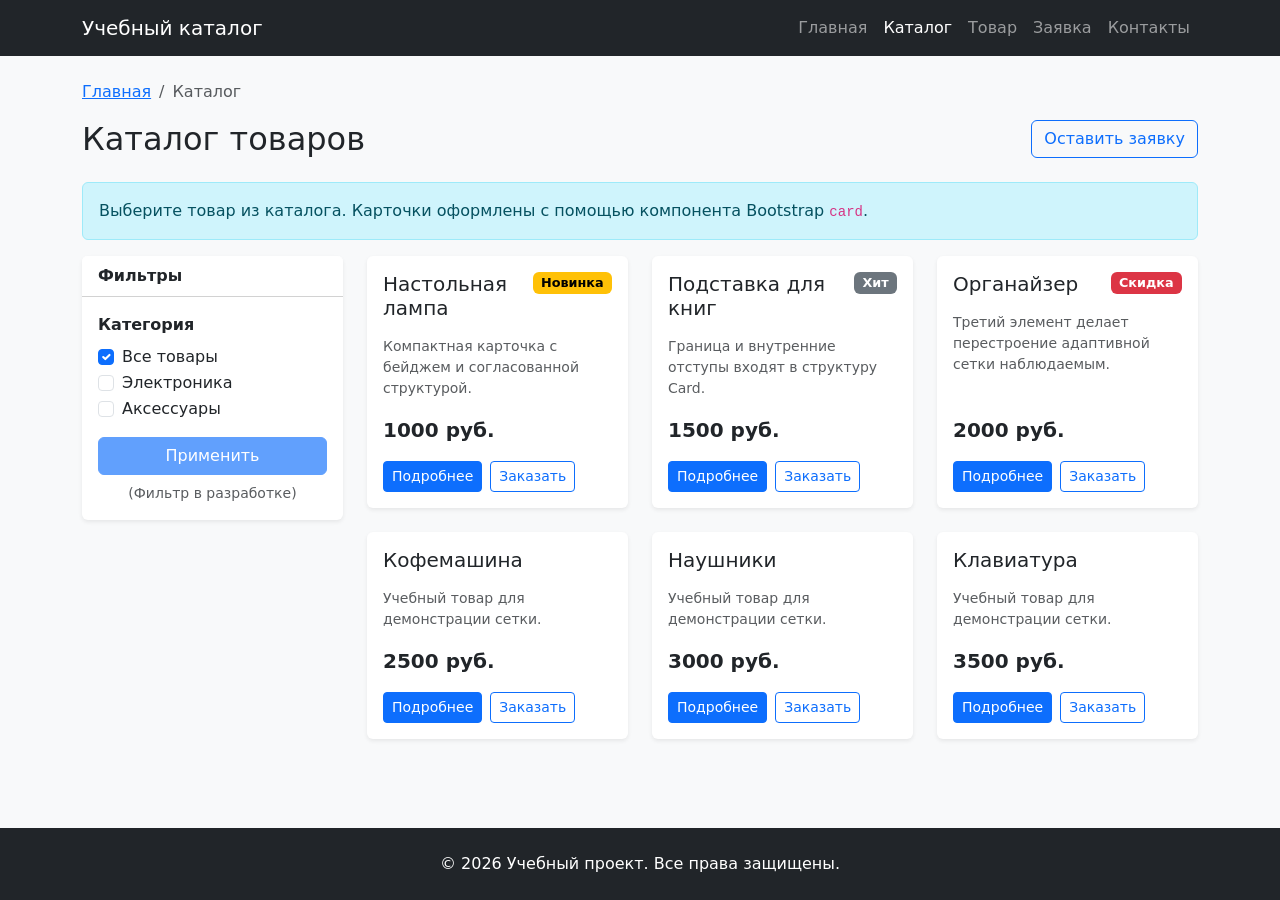
==== catalog.html @ 7eb8dfa5 "feat: add Bootstrap pages, local vendor and custom styles" ====
<!doctype html>
<html lang="ru">
<head>
  <meta charset="utf-8">
  <meta name="viewport" content="width=device-width, initial-scale=1">
  <meta name="description" content="Каталог товаров учебного магазина на Bootstrap">
  <title>Каталог — Учебный магазин на Bootstrap</title>
  <link rel="icon" href="data:,">
  <link rel="stylesheet" href="vendor/bootstrap/css/bootstrap.min.css">
  <link rel="stylesheet" href="css/custom.css">
</head>
<body class="bg-light">

  <!-- Шапка (единая для всех страниц) -->
  <header>
    <nav class="navbar navbar-expand-md navbar-dark bg-dark" aria-label="Основная навигация">
      <div class="container">
        <a class="navbar-brand" href="index.html">Учебный каталог</a>
        <button class="navbar-toggler" type="button" data-bs-toggle="collapse" data-bs-target="#mainNavigation" aria-controls="mainNavigation" aria-expanded="false" aria-label="Открыть навигацию">
          <span class="navbar-toggler-icon"></span>
        </button>
        <div class="collapse navbar-collapse" id="mainNavigation">
          <ul class="navbar-nav ms-auto">
            <li class="nav-item"><a class="nav-link" href="index.html">Главная</a></li>
            <li class="nav-item"><a class="nav-link active" aria-current="page" href="catalog.html">Каталог</a></li>
            <li class="nav-item"><a class="nav-link" href="product.html">Товар</a></li>
            <li class="nav-item"><a class="nav-link" href="order.html">Заявка</a></li>
            <li class="nav-item"><a class="nav-link" href="contacts.html">Контакты</a></li>
          </ul>
        </div>
      </div>
    </nav>
  </header>

  <main class="container my-4">
    <!-- Хлебные крошки -->
    <nav aria-label="breadcrumb">
      <ol class="breadcrumb">
        <li class="breadcrumb-item"><a href="index.html">Главная</a></li>
        <li class="breadcrumb-item active" aria-current="page">Каталог</li>
      </ol>
    </nav>

    <!-- Заголовок и кнопка -->
    <div class="d-flex justify-content-between align-items-center mb-4">
      <h1 class="h2 mb-0">Каталог товаров</h1>
      <a href="order.html" class="btn btn-outline-primary">Оставить заявку</a>
    </div>

    <!-- Информационное сообщение (Alert) -->
    <div class="alert alert-info" role="alert">
      Выберите товар из каталога. Карточки оформлены с помощью компонента Bootstrap <code>card</code>.
    </div>

    <div class="row g-4">
      <!-- Боковой фильтр -->
      <aside class="col-lg-3">
        <div class="card shadow-sm border-0">
          <div class="card-header bg-white fw-bold">Фильтры</div>
          <div class="card-body">
            <form>
              <div class="mb-3">
                <label class="form-label fw-semibold">Категория</label>
                <div class="form-check">
                  <input class="form-check-input" type="checkbox" id="cat1" checked>
                  <label class="form-check-label" for="cat1">Все товары</label>
                </div>
                <div class="form-check">
                  <input class="form-check-input" type="checkbox" id="cat2">
                  <label class="form-check-label" for="cat2">Электроника</label>
                </div>
                <div class="form-check">
                  <input class="form-check-input" type="checkbox" id="cat3">
                  <label class="form-check-label" for="cat3">Аксессуары</label>
                </div>
              </div>
              <button class="btn btn-primary w-100" type="button" disabled>Применить</button>
              <div class="form-text text-center mt-2">(Фильтр в разработке)</div>
            </form>
          </div>
        </div>
      </aside>

      <!-- Сетка товаров -->
      <div class="col-lg-9">
        <div class="row row-cols-1 row-cols-md-2 row-cols-xl-3 g-4">
          
          <!-- Товар 1 -->
          <div class="col">
            <div class="card h-100 shadow-sm border-0">
              <div class="card-body d-flex flex-column">
                <div class="d-flex justify-content-between align-items-start mb-2">
                  <h3 class="card-title h5">Настольная лампа</h3>
                  <span class="badge text-bg-warning">Новинка</span>
                </div>
                <p class="card-text text-muted small">Компактная карточка с бейджем и согласованной структурой.</p>
                <p class="fw-bold fs-5 mt-auto mb-3">1000 руб.</p>
                <div class="d-flex gap-2">
                  <a href="product.html" class="btn btn-primary btn-sm">Подробнее</a>
                  <button class="btn btn-outline-primary btn-sm" type="button" data-bs-toggle="modal" data-bs-target="#orderModal">Заказать</button>
                </div>
              </div>
            </div>
          </div>

          <!-- Товар 2 -->
          <div class="col">
            <div class="card h-100 shadow-sm border-0">
              <div class="card-body d-flex flex-column">
                <div class="d-flex justify-content-between align-items-start mb-2">
                  <h3 class="card-title h5">Подставка для книг</h3>
                  <span class="badge text-bg-secondary">Хит</span>
                </div>
                <p class="card-text text-muted small">Граница и внутренние отступы входят в структуру Card.</p>
                <p class="fw-bold fs-5 mt-auto mb-3">1500 руб.</p>
                <div class="d-flex gap-2">
                  <a href="product.html" class="btn btn-primary btn-sm">Подробнее</a>
                  <button class="btn btn-outline-primary btn-sm" type="button" data-bs-toggle="modal" data-bs-target="#orderModal">Заказать</button>
                </div>
              </div>
            </div>
          </div>

          <!-- Товар 3 -->
          <div class="col">
            <div class="card h-100 shadow-sm border-0">
              <div class="card-body d-flex flex-column">
                <div class="d-flex justify-content-between align-items-start mb-2">
                  <h3 class="card-title h5">Органайзер</h3>
                  <span class="badge text-bg-danger">Скидка</span>
                </div>
                <p class="card-text text-muted small">Третий элемент делает перестроение адаптивной сетки наблюдаемым.</p>
                <p class="fw-bold fs-5 mt-auto mb-3">2000 руб.</p>
                <div class="d-flex gap-2">
                  <a href="product.html" class="btn btn-primary btn-sm">Подробнее</a>
                  <button class="btn btn-outline-primary btn-sm" type="button" data-bs-toggle="modal" data-bs-target="#orderModal">Заказать</button>
                </div>
              </div>
            </div>
          </div>

          <!-- Товар 4 -->
          <div class="col">
            <div class="card h-100 shadow-sm border-0">
              <div class="card-body d-flex flex-column">
                <div class="d-flex justify-content-between align-items-start mb-2">
                  <h3 class="card-title h5">Кофемашина</h3>
                </div>
                <p class="card-text text-muted small">Учебный товар для демонстрации сетки.</p>
                <p class="fw-bold fs-5 mt-auto mb-3">2500 руб.</p>
                <div class="d-flex gap-2">
                  <a href="product.html" class="btn btn-primary btn-sm">Подробнее</a>
                  <button class="btn btn-outline-primary btn-sm" type="button" data-bs-toggle="modal" data-bs-target="#orderModal">Заказать</button>
                </div>
              </div>
            </div>
          </div>

          <!-- Товар 5 -->
          <div class="col">
            <div class="card h-100 shadow-sm border-0">
              <div class="card-body d-flex flex-column">
                <div class="d-flex justify-content-between align-items-start mb-2">
                  <h3 class="card-title h5">Наушники</h3>
                </div>
                <p class="card-text text-muted small">Учебный товар для демонстрации сетки.</p>
                <p class="fw-bold fs-5 mt-auto mb-3">3000 руб.</p>
                <div class="d-flex gap-2">
                  <a href="product.html" class="btn btn-primary btn-sm">Подробнее</a>
                  <button class="btn btn-outline-primary btn-sm" type="button" data-bs-toggle="modal" data-bs-target="#orderModal">Заказать</button>
                </div>
              </div>
            </div>
          </div>

          <!-- Товар 6 -->
          <div class="col">
            <div class="card h-100 shadow-sm border-0">
              <div class="card-body d-flex flex-column">
                <div class="d-flex justify-content-between align-items-start mb-2">
                  <h3 class="card-title h5">Клавиатура</h3>
                </div>
                <p class="card-text text-muted small">Учебный товар для демонстрации сетки.</p>
                <p class="fw-bold fs-5 mt-auto mb-3">3500 руб.</p>
                <div class="d-flex gap-2">
                  <a href="product.html" class="btn btn-primary btn-sm">Подробнее</a>
                  <button class="btn btn-outline-primary btn-sm" type="button" data-bs-toggle="modal" data-bs-target="#orderModal">Заказать</button>
                </div>
              </div>
            </div>
          </div>

        </div>
      </div>
    </div>
  </main>

  <!-- Подвал -->
  <footer class="bg-dark text-white py-4 mt-auto">
    <div class="container text-center">
      <p class="mb-0">&copy; 2026 Учебный проект. Все права защищены.</p>
    </div>
  </footer>

  <!-- Модальное окно заявки -->
  <div class="modal fade" id="orderModal" tabindex="-1" aria-labelledby="orderModalLabel" aria-hidden="true">
    <div class="modal-dialog modal-dialog-centered">
      <div class="modal-content">
        <div class="modal-header">
          <h2 class="modal-title h5" id="orderModalLabel">Быстрая заявка</h2>
          <button class="btn-close" type="button" data-bs-dismiss="modal" aria-label="Закрыть"></button>
        </div>
        <form>
          <div class="modal-body">
            <p class="text-muted small">Оставьте контактные данные, и мы свяжемся с вами.</p>
            <div class="mb-3">
              <label class="form-label" for="modal-name">Имя</label>
              <input class="form-control" id="modal-name" type="text" required>
            </div>
            <div class="mb-3">
              <label class="form-label" for="modal-phone">Телефон</label>
              <input class="form-control" id="modal-phone" type="tel" required>
            </div>
          </div>
          <div class="modal-footer">
            <button class="btn btn-secondary" type="button" data-bs-dismiss="modal">Закрыть</button>
            <button class="btn btn-primary" type="submit">Отправить</button>
          </div>
        </form>
      </div>
    </div>
  </div>

  <script src="vendor/bootstrap/js/bootstrap.bundle.min.js"></script>
</body>
</html>
---- css/custom.css ----
/* Кастомные стили поверх Bootstrap */
body {
  display: flex;
  flex-direction: column;
  min-height: 100vh;
}

main {
  flex: 1 0 auto;
}

/* Эффект карточек */
.card {
  transition: transform 0.2s, box-shadow 0.2s;
}

.card:hover {
  transform: translateY(-3px);
  box-shadow: 0 0.5rem 1rem rgba(0, 0, 0, 0.15) !important;
}

/* Чуть уменьшим бейджи */
.badge {
  font-size: 0.8em;
}

/* Заглушка для фото товара */
.placeholder-image {
  min-height: 320px;
}
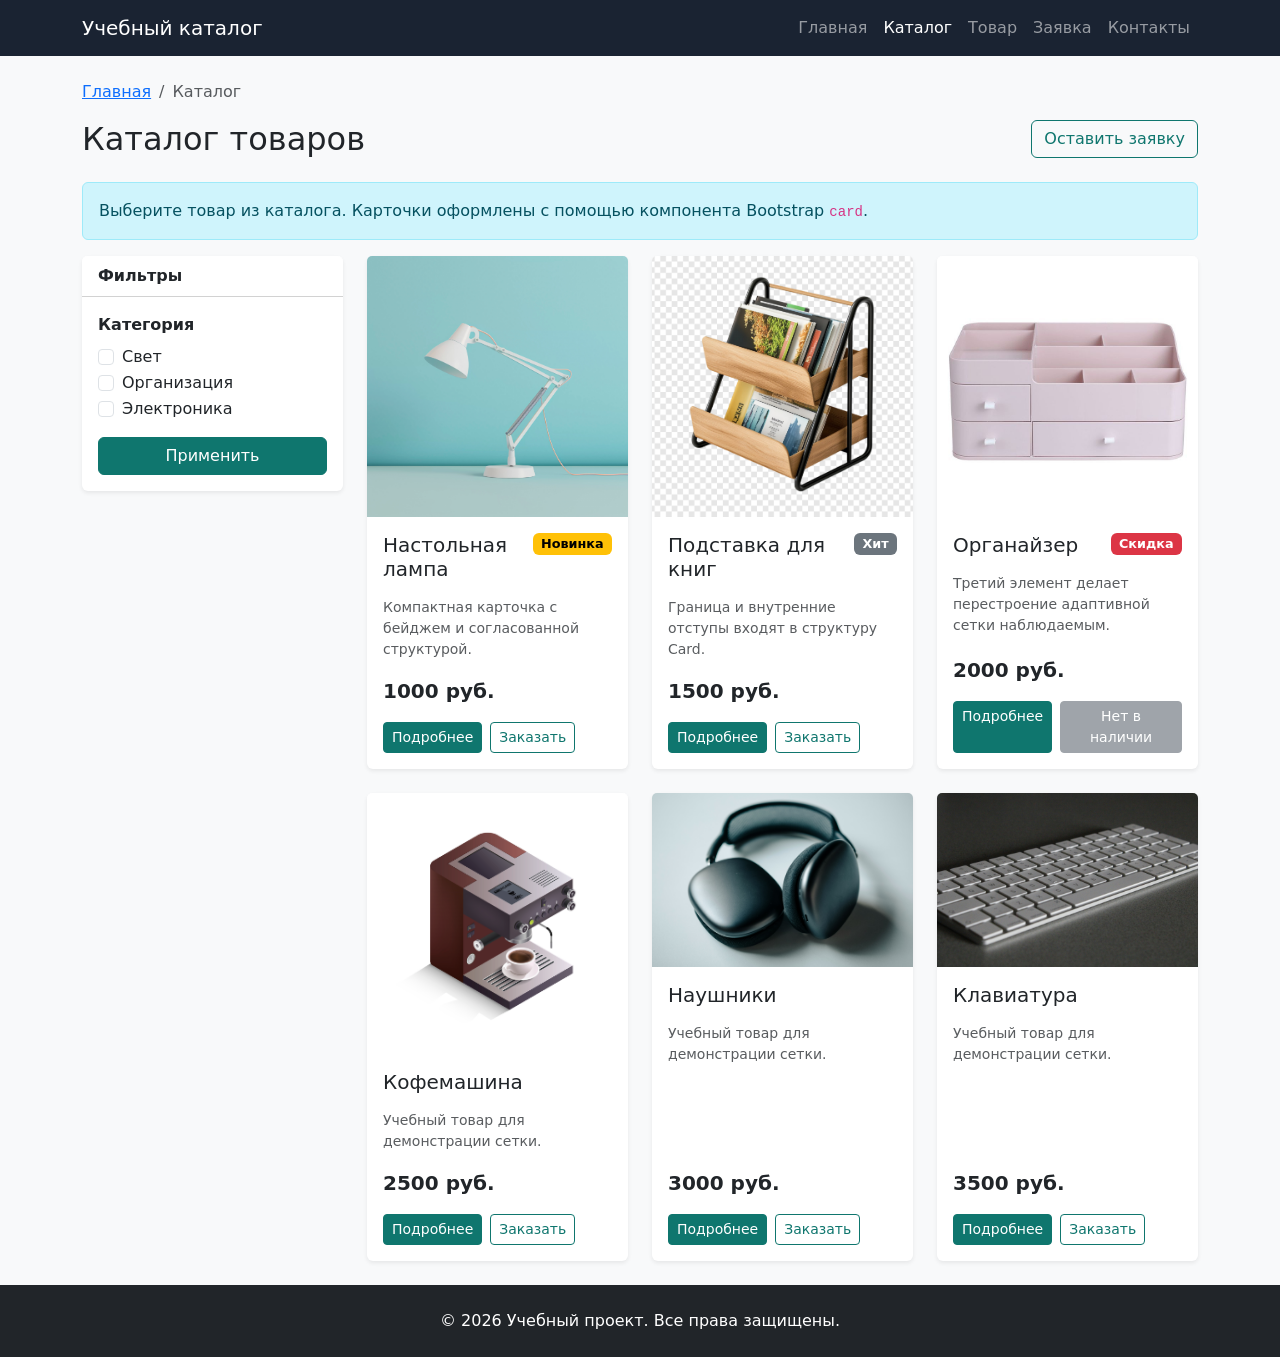
==== commit 5c34d716: "feat: add product images, dynamic product details and filters" ====
--- a/catalog.html
+++ b/catalog.html
@@ -54,6 +54,7 @@
 
     <div class="row g-4">
       <!-- Боковой фильтр -->
+            <!-- Боковой фильтр -->
       <aside class="col-lg-3">
         <div class="card shadow-sm border-0">
           <div class="card-header bg-white fw-bold">Фильтры</div>
@@ -62,20 +63,19 @@
               <div class="mb-3">
                 <label class="form-label fw-semibold">Категория</label>
                 <div class="form-check">
-                  <input class="form-check-input" type="checkbox" id="cat1" checked>
-                  <label class="form-check-label" for="cat1">Все товары</label>
+                  <input class="form-check-input filter-checkbox" type="checkbox" id="cat1" value="light">
+                  <label class="form-check-label" for="cat1">Свет</label>
                 </div>
                 <div class="form-check">
-                  <input class="form-check-input" type="checkbox" id="cat2">
-                  <label class="form-check-label" for="cat2">Электроника</label>
+                  <input class="form-check-input filter-checkbox" type="checkbox" id="cat2" value="org">
+                  <label class="form-check-label" for="cat2">Организация</label>
                 </div>
                 <div class="form-check">
-                  <input class="form-check-input" type="checkbox" id="cat3">
-                  <label class="form-check-label" for="cat3">Аксессуары</label>
-                </div>
-              </div>
-              <button class="btn btn-primary w-100" type="button" disabled>Применить</button>
-              <div class="form-text text-center mt-2">(Фильтр в разработке)</div>
+                  <input class="form-check-input filter-checkbox" type="checkbox" id="cat3" value="elc">
+                  <label class="form-check-label" for="cat3">Электроника</label>
+                </div>
+              </div>
+              <button class="btn btn-primary w-100" type="button" id="apply-filters">Применить</button>
             </form>
           </div>
         </div>
@@ -87,7 +87,8 @@
           
           <!-- Товар 1 -->
           <div class="col">
-            <div class="card h-100 shadow-sm border-0">
+            <div class="card h-100 shadow-sm border-0" data-category="light">
+              <img src="images/product-1.jpg" class="card-img-top" alt="Настольная лампа">
               <div class="card-body d-flex flex-column">
                 <div class="d-flex justify-content-between align-items-start mb-2">
                   <h3 class="card-title h5">Настольная лампа</h3>
@@ -96,7 +97,7 @@
                 <p class="card-text text-muted small">Компактная карточка с бейджем и согласованной структурой.</p>
                 <p class="fw-bold fs-5 mt-auto mb-3">1000 руб.</p>
                 <div class="d-flex gap-2">
-                  <a href="product.html" class="btn btn-primary btn-sm">Подробнее</a>
+                  <a href="product.html?id=1" class="btn btn-primary btn-sm">Подробнее</a>
                   <button class="btn btn-outline-primary btn-sm" type="button" data-bs-toggle="modal" data-bs-target="#orderModal">Заказать</button>
                 </div>
               </div>
@@ -105,7 +106,8 @@
 
           <!-- Товар 2 -->
           <div class="col">
-            <div class="card h-100 shadow-sm border-0">
+            <div class="card h-100 shadow-sm border-0" data-category="org">
+              <img src="images/product-2.jpg" class="card-img-top" alt="Подставка для книг">
               <div class="card-body d-flex flex-column">
                 <div class="d-flex justify-content-between align-items-start mb-2">
                   <h3 class="card-title h5">Подставка для книг</h3>
@@ -114,7 +116,7 @@
                 <p class="card-text text-muted small">Граница и внутренние отступы входят в структуру Card.</p>
                 <p class="fw-bold fs-5 mt-auto mb-3">1500 руб.</p>
                 <div class="d-flex gap-2">
-                  <a href="product.html" class="btn btn-primary btn-sm">Подробнее</a>
+                  <a href="product.html?id=2" class="btn btn-primary btn-sm">Подробнее</a>
                   <button class="btn btn-outline-primary btn-sm" type="button" data-bs-toggle="modal" data-bs-target="#orderModal">Заказать</button>
                 </div>
               </div>
@@ -123,7 +125,8 @@
 
           <!-- Товар 3 -->
           <div class="col">
-            <div class="card h-100 shadow-sm border-0">
+            <div class="card h-100 shadow-sm border-0" data-category="org">
+              <img src="images/product-3.jpg" class="card-img-top" alt="Органайзер">
               <div class="card-body d-flex flex-column">
                 <div class="d-flex justify-content-between align-items-start mb-2">
                   <h3 class="card-title h5">Органайзер</h3>
@@ -132,8 +135,8 @@
                 <p class="card-text text-muted small">Третий элемент делает перестроение адаптивной сетки наблюдаемым.</p>
                 <p class="fw-bold fs-5 mt-auto mb-3">2000 руб.</p>
                 <div class="d-flex gap-2">
-                  <a href="product.html" class="btn btn-primary btn-sm">Подробнее</a>
-                  <button class="btn btn-outline-primary btn-sm" type="button" data-bs-toggle="modal" data-bs-target="#orderModal">Заказать</button>
+                  <a href="product.html?id=3" class="btn btn-primary btn-sm">Подробнее</a>
+                  <button class="btn btn-secondary btn-sm" type="button" disabled>Нет в наличии</button>
                 </div>
               </div>
             </div>
@@ -141,7 +144,8 @@
 
           <!-- Товар 4 -->
           <div class="col">
-            <div class="card h-100 shadow-sm border-0">
+            <div class="card h-100 shadow-sm border-0" data-category="elc">
+              <img src="images/product-4.jpg" class="card-img-top" alt="Кофемашина">
               <div class="card-body d-flex flex-column">
                 <div class="d-flex justify-content-between align-items-start mb-2">
                   <h3 class="card-title h5">Кофемашина</h3>
@@ -149,7 +153,7 @@
                 <p class="card-text text-muted small">Учебный товар для демонстрации сетки.</p>
                 <p class="fw-bold fs-5 mt-auto mb-3">2500 руб.</p>
                 <div class="d-flex gap-2">
-                  <a href="product.html" class="btn btn-primary btn-sm">Подробнее</a>
+                  <a href="product.html?id=4" class="btn btn-primary btn-sm">Подробнее</a>
                   <button class="btn btn-outline-primary btn-sm" type="button" data-bs-toggle="modal" data-bs-target="#orderModal">Заказать</button>
                 </div>
               </div>
@@ -158,7 +162,8 @@
 
           <!-- Товар 5 -->
           <div class="col">
-            <div class="card h-100 shadow-sm border-0">
+            <div class="card h-100 shadow-sm border-0" data-category="elc">
+              <img src="images/product-5.jpg" class="card-img-top" alt="Наушники">
               <div class="card-body d-flex flex-column">
                 <div class="d-flex justify-content-between align-items-start mb-2">
                   <h3 class="card-title h5">Наушники</h3>
@@ -166,7 +171,7 @@
                 <p class="card-text text-muted small">Учебный товар для демонстрации сетки.</p>
                 <p class="fw-bold fs-5 mt-auto mb-3">3000 руб.</p>
                 <div class="d-flex gap-2">
-                  <a href="product.html" class="btn btn-primary btn-sm">Подробнее</a>
+                  <a href="product.html?id=5" class="btn btn-primary btn-sm">Подробнее</a>
                   <button class="btn btn-outline-primary btn-sm" type="button" data-bs-toggle="modal" data-bs-target="#orderModal">Заказать</button>
                 </div>
               </div>
@@ -175,7 +180,8 @@
 
           <!-- Товар 6 -->
           <div class="col">
-            <div class="card h-100 shadow-sm border-0">
+            <div class="card h-100 shadow-sm border-0" data-category="elc">
+              <img src="images/product-6.jpg" class="card-img-top" alt="Клавиатура">
               <div class="card-body d-flex flex-column">
                 <div class="d-flex justify-content-between align-items-start mb-2">
                   <h3 class="card-title h5">Клавиатура</h3>
@@ -183,7 +189,7 @@
                 <p class="card-text text-muted small">Учебный товар для демонстрации сетки.</p>
                 <p class="fw-bold fs-5 mt-auto mb-3">3500 руб.</p>
                 <div class="d-flex gap-2">
-                  <a href="product.html" class="btn btn-primary btn-sm">Подробнее</a>
+                  <a href="product.html?id=6" class="btn btn-primary btn-sm">Подробнее</a>
                   <button class="btn btn-outline-primary btn-sm" type="button" data-bs-toggle="modal" data-bs-target="#orderModal">Заказать</button>
                 </div>
               </div>
@@ -232,5 +238,29 @@
   </div>
 
   <script src="vendor/bootstrap/js/bootstrap.bundle.min.js"></script>
+  <script>
+  document.addEventListener('DOMContentLoaded', () => {
+    const applyBtn = document.getElementById('apply-filters');
+    const checkboxes = document.querySelectorAll('.filter-checkbox');
+    const cards = document.querySelectorAll('.card[data-category]');
+
+    applyBtn.addEventListener('click', () => {
+      // Собираем выбранные категории
+      const selected = Array.from(checkboxes)
+        .filter(cb => cb.checked)
+        .map(cb => cb.value);
+
+      cards.forEach(card => {
+        const category = card.dataset.category;
+        // Если ничего не выбрано или категория совпала — показываем
+        if (selected.length === 0 || selected.includes(category)) {
+          card.parentElement.style.display = 'block'; // Показываем колонку
+        } else {
+          card.parentElement.style.display = 'none';  // Скрываем колонку
+        }
+      });
+    });
+  });
+</script>
 </body>
 </html>
--- a/css/custom.css
+++ b/css/custom.css
@@ -27,4 +27,40 @@
 /* Заглушка для фото товара */
 .placeholder-image {
   min-height: 320px;
+}
+
+/* Переопределение основных цветов Bootstrap (фирменный стиль) */
+:root {
+  --bs-primary: #0f766e;
+  --bs-primary-rgb: 15, 118, 110;
+  --bs-link-color: #0f766e;
+  --bs-link-hover-color: #115e59;
+}
+
+/* Настройка кнопок под свой цвет */
+.btn-primary {
+  --bs-btn-bg: #0f766e;
+  --bs-btn-border-color: #0f766e;
+  --bs-btn-hover-bg: #115e59;
+  --bs-btn-hover-border-color: #115e59;
+  --bs-btn-active-bg: #0a4f4a;
+  --bs-btn-active-border-color: #0a4f4a;
+}
+
+.btn-outline-primary {
+  --bs-btn-color: #0f766e;
+  --bs-btn-border-color: #0f766e;
+  --bs-btn-hover-bg: #0f766e;
+  --bs-btn-hover-border-color: #0f766e;
+}
+
+/* Шапка становится более тёмной (как в КР №1) */
+.navbar-dark {
+  background-color: #1a2332 !important;
+}
+
+/* Плавное раскрытие аккордеона */
+.accordion-button:not(.collapsed) {
+  color: #0f766e;
+  background-color: #ecfeff;
 }
